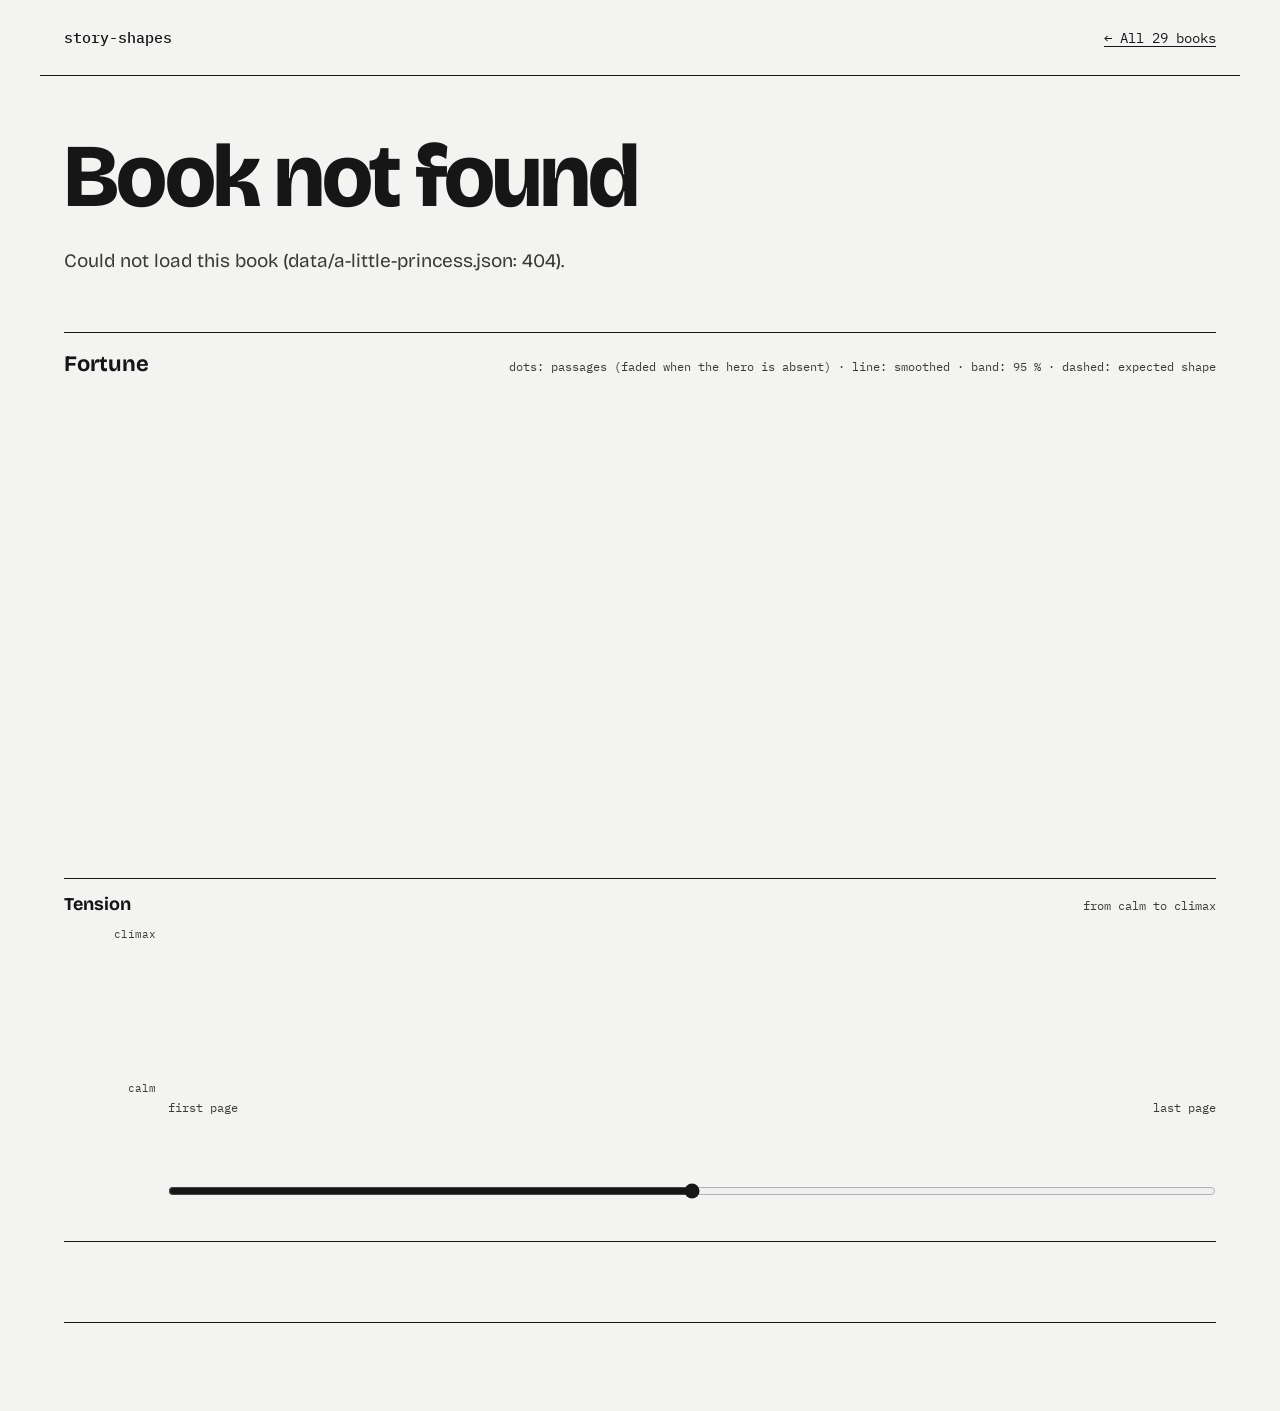
==== site/book.html @ cfe6a540 "ref SS-1: build the website and publish it on GitHub Pages One page for the 29 books (shapes grouped" ====
<!doctype html>
<html lang="en">
<head>
<meta charset="utf-8">
<meta name="viewport" content="width=device-width, initial-scale=1">
<title>story-shapes</title>
<link rel="preconnect" href="https://fonts.googleapis.com">
<link rel="preconnect" href="https://fonts.gstatic.com" crossorigin>
<link href="https://fonts.googleapis.com/css2?family=Bricolage+Grotesque:opsz,wght@12..96,400..800&family=IBM+Plex+Mono:wght@400;500&display=swap" rel="stylesheet">
<link rel="stylesheet" href="style.css">
<script type="module" src="book.js"></script>
</head>
<body>
<header class="wrap top">
<a class="brand" href="./">story-shapes</a>
<nav aria-label="Navigation"><a href="./#books">← All 29 books</a></nav>
</header>

<main class="wrap" id="book" aria-busy="true" style="display:flex;flex-direction:column;gap:28px;padding-bottom:72px">
<div style="padding-top:48px;display:flex;flex-wrap:wrap;justify-content:space-between;align-items:flex-end;gap:24px">
<div style="display:flex;flex-direction:column;gap:10px">
<span class="mono muted" id="byline" style="font-size:14px"></span>
<h1 id="title"></h1>
</div>
<dl class="facts" id="facts"></dl>
</div>
<p class="lede" id="why" style="max-width:760px"></p>

<div class="moments" id="moments" role="group" aria-label="Jump to a moment"></div>

<figure class="figure" style="border-bottom:0;padding-top:18px">
<div class="figure-head">
<figcaption style="font-size:22px;font-weight:700" id="fortune-title">Fortune</figcaption>
<span class="mono muted" style="font-size:12px">dots: passages (faded when the hero is absent) · line: smoothed · band: 95 % · dashed: expected shape</span>
</div>
<div class="chart">
<div class="axis" id="levels" aria-hidden="true"></div>
<div style="flex:1 1 auto;min-width:0;display:flex;flex-direction:column">
<div class="chapters" id="chapters" aria-hidden="true"></div>
<div class="plot">
<svg id="fortune" viewBox="0 0 1000 400" width="100%" role="img"></svg>
<div id="markers"></div>
</div>
</div>
</div>
</figure>

<figure class="figure" style="border-bottom:0;padding-top:14px">
<div class="figure-head">
<figcaption style="font-size:18px;font-weight:700">Tension</figcaption>
<span class="mono muted" style="font-size:12px">from calm to climax</span>
</div>
<div class="chart">
<div class="axis" aria-hidden="true"><span style="top:4%">climax</span><span style="top:96%">calm</span></div>
<svg id="tension" viewBox="0 0 1000 160" width="100%" role="img" aria-label="Tension through the book" style="flex:1 1 auto;min-width:0"></svg>
</div>
<div class="mono muted" style="display:flex;justify-content:space-between;padding:6px 0 0 104px;font-size:12px"><span>first page</span><span>last page</span></div>
</figure>

<div class="scrub">
<label for="scrub" class="mono" id="scrub-label" style="font-size:13px"></label>
<input id="scrub" type="range" min="0" step="1">
</div>

<section class="reader" aria-live="polite" style="padding-bottom:0">
<blockquote>
<span class="mono muted" id="where" style="font-size:13px"></span>
<p id="quote"></p>
<span class="mono muted" id="present" style="font-size:13px"></span>
</blockquote>
<div class="answer">
<span class="mono muted" id="question" style="font-size:13px"></span>
<div id="bars"></div>
</div>
</section>

<p class="mono muted" id="source" style="margin:0;padding-top:16px;border-top:1px solid var(--ink);font-size:13px"></p>
</main>
</body>
</html>
---- site/style.css ----
:root {
  --paper: #f3f4f1;
  --ink: #161616;
  --muted: #3a3a38;
  --faint: #6b6b67;
  --grid: #dcddd8;
  --rule: #c9cac4;
  --expected: #b23a17;
  --fortune: #2a5caa;
  --tension: #b4500f;
  --mono: "IBM Plex Mono", ui-monospace, monospace;
  --sans: "Bricolage Grotesque", system-ui, sans-serif;
}

* { box-sizing: border-box; }
html { scroll-behavior: smooth; }
body { margin: 0; background: var(--paper); color: var(--ink); font-family: var(--sans); }
a { color: var(--ink); text-decoration-thickness: 1px; text-underline-offset: 3px; }
a:hover { color: var(--expected); }
button { font: inherit; cursor: pointer; color: inherit; }
.mono { font-family: var(--mono); }
.muted { color: var(--muted); }

.wrap { max-width: 1200px; margin: 0 auto; padding: 0 24px; }
.top { display: flex; flex-wrap: wrap; justify-content: space-between; align-items: center; gap: 4px 28px; padding-top: 16px; padding-bottom: 16px; border-bottom: 1px solid var(--ink); }
.top a { font-family: var(--mono); font-size: 14px; padding: 12px 0; display: inline-block; }
.top .brand { font-size: 15px; font-weight: 500; text-decoration: none; }
.top nav { display: flex; flex-wrap: wrap; gap: 0 28px; }

h1 { margin: 0; font-size: clamp(44px, 7vw, 96px); line-height: 0.95; font-weight: 750; letter-spacing: -0.03em; }
h2 { margin: 0; font-size: clamp(32px, 4vw, 44px); line-height: 1.05; font-weight: 700; letter-spacing: -0.02em; }
section { padding: 64px 0; }
section + section { border-top: 1px solid var(--ink); }
.lede { margin: 0; font-size: 19px; line-height: 1.5; color: var(--muted); }
.intro { display: flex; flex-wrap: wrap; gap: 32px 48px; align-items: flex-end; padding: 64px 0 40px; }
.intro h1 { flex: 3 1 520px; }
.intro .lede { flex: 2 1 300px; }

/* charts */
svg { display: block; overflow: visible; }
.legend { display: flex; flex-wrap: wrap; gap: 10px 28px; font-family: var(--mono); font-size: 13px; color: var(--muted); }
.legend span { display: inline-flex; align-items: center; gap: 10px; }
.figure { margin: 0; padding: 28px 0 20px; border-top: 1px solid var(--ink); border-bottom: 1px solid var(--ink); }
.figure-head { display: flex; flex-wrap: wrap; justify-content: space-between; align-items: baseline; gap: 8px 16px; margin-bottom: 12px; }
.figure-head .name { font-size: 30px; font-weight: 700; letter-spacing: -0.01em; text-decoration: none; }

/* result */
.result { display: grid; grid-template-columns: repeat(auto-fit, minmax(300px, 1fr)); border-top: 1px solid var(--ink); margin-top: 36px; }
.result > div { padding: 32px 0; display: flex; flex-direction: column; gap: 14px; }
.result > div:first-child { padding-right: 40px; border-right: 1px solid var(--ink); }
.result > div:last-child { padding-left: 40px; }
.kicker { font-family: var(--mono); font-size: 13px; letter-spacing: 0.06em; text-transform: uppercase; }
.big { font-size: clamp(80px, 11vw, 120px); line-height: 0.9; font-weight: 800; letter-spacing: -0.04em; }
.big small { font-size: 1em; font-weight: 400; color: var(--faint); }
.result p { margin: 0; font-size: 18px; line-height: 1.5; color: var(--muted); }
@media (max-width: 700px) {
  .result > div:first-child { padding-right: 0; border-right: 0; border-bottom: 1px solid var(--ink); }
  .result > div:last-child { padding-left: 0; }
}

/* groups of books */
.group { display: flex; flex-direction: column; gap: 20px; margin-top: 52px; }
.group-head { display: flex; flex-wrap: wrap; align-items: baseline; gap: 6px 20px; border-bottom: 1px solid var(--ink); padding-bottom: 10px; }
.group-head h3 { margin: 0; font-size: 28px; font-weight: 700; }
.group-head .count { margin-left: auto; }
.cards { display: grid; grid-template-columns: repeat(auto-fill, minmax(220px, 1fr)); gap: 32px 28px; }
.card { display: flex; flex-direction: column; gap: 8px; text-decoration: none; padding: 4px; margin: -4px; }
.card:hover h4 { text-decoration: underline; }
.card:focus-visible { outline: 2px solid var(--ink); outline-offset: 4px; }
.card h4 { margin: 0; font-size: 19px; line-height: 1.15; font-weight: 650; display: flex; justify-content: space-between; gap: 8px; }
.card .meta, .card .status { font-family: var(--mono); font-size: 12px; color: var(--muted); }
.card .meta { white-space: nowrap; overflow: hidden; text-overflow: ellipsis; }
.card svg.mini { overflow: hidden; }
.card svg.mini { border-left: 1.5px solid var(--ink); border-bottom: 1.5px solid var(--ink); }

/* book page */
.facts { margin: 0; display: grid; grid-template-columns: auto auto; gap: 6px 20px; font-family: var(--mono); font-size: 14px; }
.facts dt { color: var(--muted); }
.facts dd { margin: 0; }
.moments { display: flex; flex-wrap: wrap; gap: 8px; }
.moments button { min-height: 44px; padding: 8px 14px; border: 1px solid var(--ink); border-radius: 0; background: transparent; display: flex; align-items: center; gap: 10px; text-align: left; }
.moments button[aria-pressed="true"] { background: var(--ink); color: var(--paper); }
.moments .n { font-family: var(--mono); font-size: 13px; font-weight: 500; }
.chart { display: flex; gap: 12px; }
.axis { flex: 0 0 92px; position: relative; font-family: var(--mono); font-size: 11px; color: var(--muted); }
.axis span { position: absolute; right: 0; transform: translateY(-50%); text-align: right; white-space: nowrap; }
.plot { flex: 1 1 auto; min-width: 0; position: relative; }
.chapters { position: relative; height: 22px; font-family: var(--mono); font-size: 11px; color: var(--muted); }
.chapters span { position: absolute; transform: translateX(-50%); }
.marker { position: absolute; transform: translate(-50%, -150%); width: 22px; height: 22px; border-radius: 50%; background: var(--ink); color: var(--paper); font-family: var(--mono); font-size: 12px; display: flex; align-items: center; justify-content: center; pointer-events: none; }
.scrub { display: flex; flex-direction: column; gap: 6px; padding-left: 104px; }
.scrub input { width: 100%; height: 44px; margin: 0; accent-color: var(--ink); }
.reader { display: flex; flex-wrap: wrap; gap: 40px; border-top: 1px solid var(--ink); padding-top: 28px; }
.reader blockquote { margin: 0; flex: 3 1 460px; display: flex; flex-direction: column; gap: 12px; }
.reader blockquote p { margin: 0; font-size: 24px; line-height: 1.45; }
.answer { flex: 2 1 300px; display: flex; flex-direction: column; gap: 10px; }
.bar { display: grid; grid-template-columns: 92px 1fr 44px; align-items: center; gap: 10px; font-family: var(--mono); font-size: 13px; }
.bar .track { height: 14px; background: #e2e3de; }
.bar .fill { height: 14px; }
.bar .pct { text-align: right; }
@media (max-width: 700px) {
  .axis { flex-basis: 64px; font-size: 10px; }
  .scrub { padding-left: 0; }
}

footer { border-top: 1px solid var(--ink); }
footer .wrap { display: flex; flex-wrap: wrap; justify-content: space-between; gap: 16px; padding-top: 28px; padding-bottom: 40px; font-family: var(--mono); font-size: 13px; color: var(--muted); }
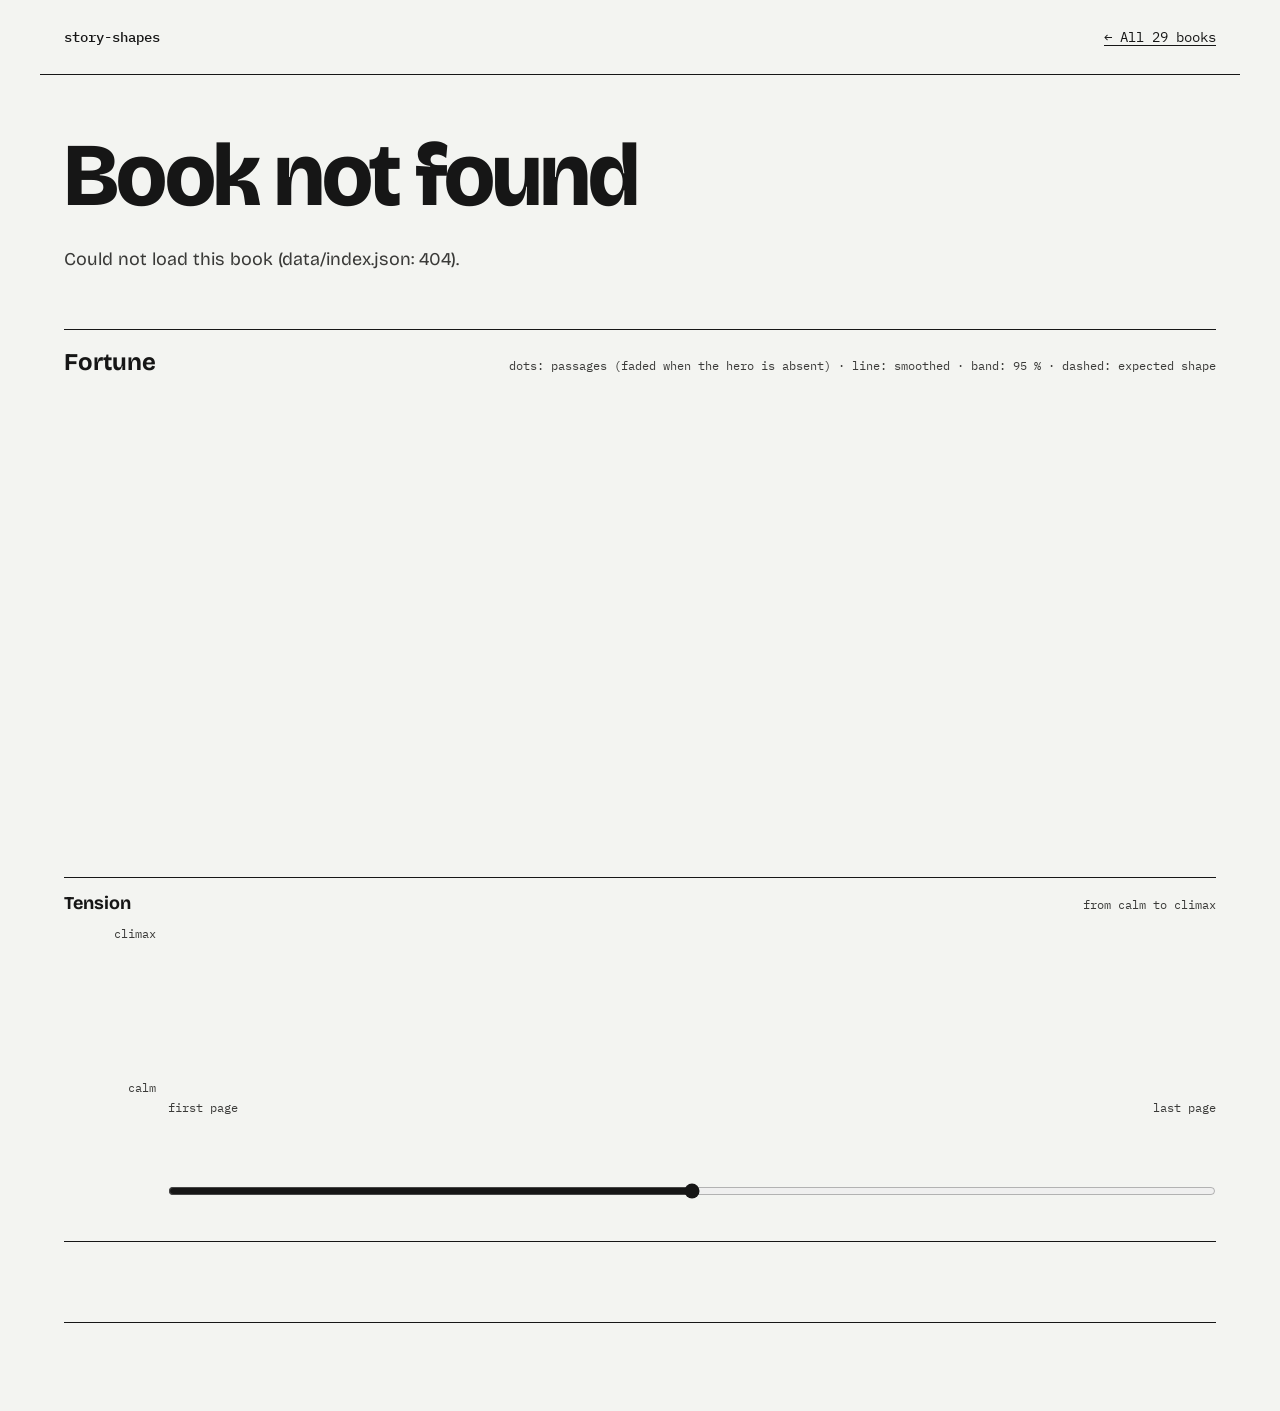
==== commit a6726aa8: "ref SS-1: tighten the type scale to 12, 14, 18, 24 and 30 px" ====
--- a/site/book.html
+++ b/site/book.html
@@ -30,7 +30,7 @@
 
 <figure class="figure" style="border-bottom:0;padding-top:18px">
 <div class="figure-head">
-<figcaption style="font-size:22px;font-weight:700" id="fortune-title">Fortune</figcaption>
+<figcaption style="font-size:24px;font-weight:700" id="fortune-title">Fortune</figcaption>
 <span class="mono muted" style="font-size:12px">dots: passages (faded when the hero is absent) · line: smoothed · band: 95 % · dashed: expected shape</span>
 </div>
 <div class="chart">
@@ -58,23 +58,23 @@
 </figure>
 
 <div class="scrub">
-<label for="scrub" class="mono" id="scrub-label" style="font-size:13px"></label>
+<label for="scrub" class="mono" id="scrub-label" style="font-size:14px"></label>
 <input id="scrub" type="range" min="0" step="1">
 </div>
 
 <section class="reader" aria-live="polite" style="padding-bottom:0">
 <blockquote>
-<span class="mono muted" id="where" style="font-size:13px"></span>
+<span class="mono muted" id="where" style="font-size:14px"></span>
 <p id="quote"></p>
-<span class="mono muted" id="present" style="font-size:13px"></span>
+<span class="mono muted" id="present" style="font-size:14px"></span>
 </blockquote>
 <div class="answer">
-<span class="mono muted" id="question" style="font-size:13px"></span>
+<span class="mono muted" id="question" style="font-size:14px"></span>
 <div id="bars"></div>
 </div>
 </section>
 
-<p class="mono muted" id="source" style="margin:0;padding-top:16px;border-top:1px solid var(--ink);font-size:13px"></p>
+<p class="mono muted" id="source" style="margin:0;padding-top:16px;border-top:1px solid var(--ink);font-size:14px"></p>
 </main>
 </body>
 </html>
--- a/site/style.css
+++ b/site/style.css
@@ -24,21 +24,21 @@
 .wrap { max-width: 1200px; margin: 0 auto; padding: 0 24px; }
 .top { display: flex; flex-wrap: wrap; justify-content: space-between; align-items: center; gap: 4px 28px; padding-top: 16px; padding-bottom: 16px; border-bottom: 1px solid var(--ink); }
 .top a { font-family: var(--mono); font-size: 14px; padding: 12px 0; display: inline-block; }
-.top .brand { font-size: 15px; font-weight: 500; text-decoration: none; }
+.top .brand { font-size: 14px; font-weight: 500; text-decoration: none; }
 .top nav { display: flex; flex-wrap: wrap; gap: 0 28px; }
 
 h1 { margin: 0; font-size: clamp(44px, 7vw, 96px); line-height: 0.95; font-weight: 750; letter-spacing: -0.03em; }
 h2 { margin: 0; font-size: clamp(32px, 4vw, 44px); line-height: 1.05; font-weight: 700; letter-spacing: -0.02em; }
 section { padding: 64px 0; }
 section + section { border-top: 1px solid var(--ink); }
-.lede { margin: 0; font-size: 19px; line-height: 1.5; color: var(--muted); }
+.lede { margin: 0; font-size: 18px; line-height: 1.5; color: var(--muted); }
 .intro { display: flex; flex-wrap: wrap; gap: 32px 48px; align-items: flex-end; padding: 64px 0 40px; }
 .intro h1 { flex: 3 1 520px; }
 .intro .lede { flex: 2 1 300px; }
 
 /* charts */
 svg { display: block; overflow: visible; }
-.legend { display: flex; flex-wrap: wrap; gap: 10px 28px; font-family: var(--mono); font-size: 13px; color: var(--muted); }
+.legend { display: flex; flex-wrap: wrap; gap: 10px 28px; font-family: var(--mono); font-size: 14px; color: var(--muted); }
 .legend span { display: inline-flex; align-items: center; gap: 10px; }
 .figure { margin: 0; padding: 28px 0 20px; border-top: 1px solid var(--ink); border-bottom: 1px solid var(--ink); }
 .figure-head { display: flex; flex-wrap: wrap; justify-content: space-between; align-items: baseline; gap: 8px 16px; margin-bottom: 12px; }
@@ -49,7 +49,7 @@
 .result > div { padding: 32px 0; display: flex; flex-direction: column; gap: 14px; }
 .result > div:first-child { padding-right: 40px; border-right: 1px solid var(--ink); }
 .result > div:last-child { padding-left: 40px; }
-.kicker { font-family: var(--mono); font-size: 13px; letter-spacing: 0.06em; text-transform: uppercase; }
+.kicker { font-family: var(--mono); font-size: 14px; letter-spacing: 0.06em; text-transform: uppercase; }
 .big { font-size: clamp(80px, 11vw, 120px); line-height: 0.9; font-weight: 800; letter-spacing: -0.04em; }
 .big small { font-size: 1em; font-weight: 400; color: var(--faint); }
 .result p { margin: 0; font-size: 18px; line-height: 1.5; color: var(--muted); }
@@ -61,13 +61,13 @@
 /* groups of books */
 .group { display: flex; flex-direction: column; gap: 20px; margin-top: 52px; }
 .group-head { display: flex; flex-wrap: wrap; align-items: baseline; gap: 6px 20px; border-bottom: 1px solid var(--ink); padding-bottom: 10px; }
-.group-head h3 { margin: 0; font-size: 28px; font-weight: 700; }
+.group-head h3 { margin: 0; font-size: 24px; font-weight: 700; }
 .group-head .count { margin-left: auto; }
 .cards { display: grid; grid-template-columns: repeat(auto-fill, minmax(220px, 1fr)); gap: 32px 28px; }
 .card { display: flex; flex-direction: column; gap: 8px; text-decoration: none; padding: 4px; margin: -4px; }
 .card:hover h4 { text-decoration: underline; }
 .card:focus-visible { outline: 2px solid var(--ink); outline-offset: 4px; }
-.card h4 { margin: 0; font-size: 19px; line-height: 1.15; font-weight: 650; display: flex; justify-content: space-between; gap: 8px; }
+.card h4 { margin: 0; font-size: 18px; line-height: 1.15; font-weight: 650; display: flex; justify-content: space-between; gap: 8px; }
 .card .meta, .card .status { font-family: var(--mono); font-size: 12px; color: var(--muted); }
 .card .meta { white-space: nowrap; overflow: hidden; text-overflow: ellipsis; }
 .card svg.mini { overflow: hidden; }
@@ -80,12 +80,12 @@
 .moments { display: flex; flex-wrap: wrap; gap: 8px; }
 .moments button { min-height: 44px; padding: 8px 14px; border: 1px solid var(--ink); border-radius: 0; background: transparent; display: flex; align-items: center; gap: 10px; text-align: left; }
 .moments button[aria-pressed="true"] { background: var(--ink); color: var(--paper); }
-.moments .n { font-family: var(--mono); font-size: 13px; font-weight: 500; }
+.moments .n { font-family: var(--mono); font-size: 14px; font-weight: 500; }
 .chart { display: flex; gap: 12px; }
-.axis { flex: 0 0 92px; position: relative; font-family: var(--mono); font-size: 11px; color: var(--muted); }
+.axis { flex: 0 0 92px; position: relative; font-family: var(--mono); font-size: 12px; color: var(--muted); }
 .axis span { position: absolute; right: 0; transform: translateY(-50%); text-align: right; white-space: nowrap; }
 .plot { flex: 1 1 auto; min-width: 0; position: relative; }
-.chapters { position: relative; height: 22px; font-family: var(--mono); font-size: 11px; color: var(--muted); }
+.chapters { position: relative; height: 22px; font-family: var(--mono); font-size: 12px; color: var(--muted); }
 .chapters span { position: absolute; transform: translateX(-50%); }
 .marker { position: absolute; transform: translate(-50%, -150%); width: 22px; height: 22px; border-radius: 50%; background: var(--ink); color: var(--paper); font-family: var(--mono); font-size: 12px; display: flex; align-items: center; justify-content: center; pointer-events: none; }
 .scrub { display: flex; flex-direction: column; gap: 6px; padding-left: 104px; }
@@ -94,14 +94,14 @@
 .reader blockquote { margin: 0; flex: 3 1 460px; display: flex; flex-direction: column; gap: 12px; }
 .reader blockquote p { margin: 0; font-size: 24px; line-height: 1.45; }
 .answer { flex: 2 1 300px; display: flex; flex-direction: column; gap: 10px; }
-.bar { display: grid; grid-template-columns: 92px 1fr 44px; align-items: center; gap: 10px; font-family: var(--mono); font-size: 13px; }
+.bar { display: grid; grid-template-columns: 92px 1fr 44px; align-items: center; gap: 10px; font-family: var(--mono); font-size: 14px; }
 .bar .track { height: 14px; background: #e2e3de; }
 .bar .fill { height: 14px; }
 .bar .pct { text-align: right; }
 @media (max-width: 700px) {
-  .axis { flex-basis: 64px; font-size: 10px; }
+  .axis { flex-basis: 72px; }
   .scrub { padding-left: 0; }
 }
 
 footer { border-top: 1px solid var(--ink); }
-footer .wrap { display: flex; flex-wrap: wrap; justify-content: space-between; gap: 16px; padding-top: 28px; padding-bottom: 40px; font-family: var(--mono); font-size: 13px; color: var(--muted); }
+footer .wrap { display: flex; flex-wrap: wrap; justify-content: space-between; gap: 16px; padding-top: 28px; padding-bottom: 40px; font-family: var(--mono); font-size: 14px; color: var(--muted); }
